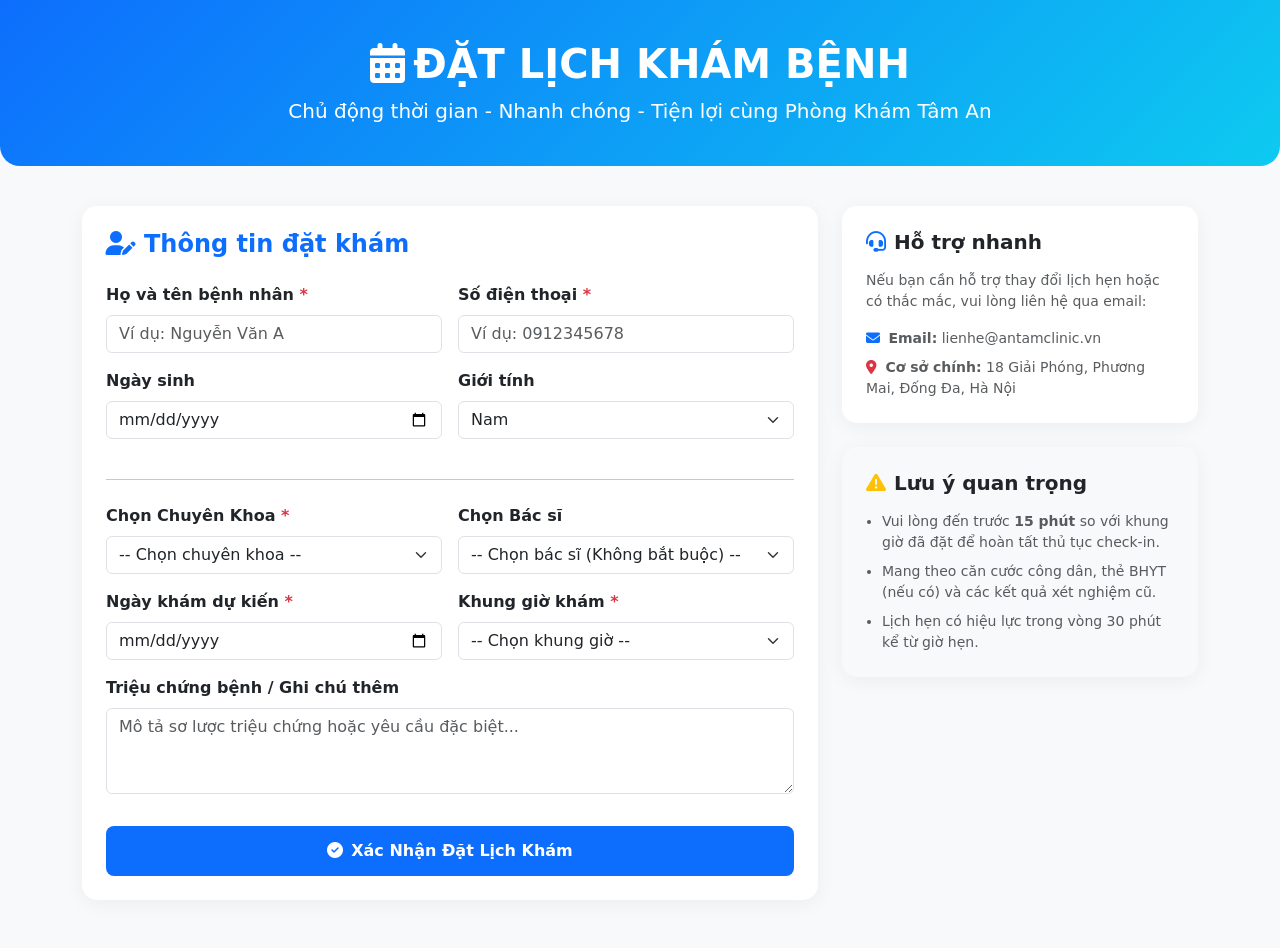
==== src/main/resources/templates/dat_lich_kham_benh.html @ 987f3673 "Day code len github" ====
<!DOCTYPE html>
<html lang="vi" xmlns:th="http://www.thymeleaf.org">
<head>
    <meta charset="UTF-8">
    <meta name="viewport" content="width=device-width, initial-scale=1.0">
    <title>Đặt Lịch Khám Bệnh - Phòng Khám Tâm An</title>
    <!-- Bootstrap 5 CSS -->
    <link href="https://cdn.jsdelivr.net/npm/bootstrap@5.3.0/dist/css/bootstrap.min.css" rel="stylesheet">
    <!-- FontAwesome Icons -->
    <link rel="stylesheet" href="https://cdnjs.cloudflare.com/ajax/libs/font-awesome/6.4.0/css/all.min.css">
    <style>
        body {
            background-color: #f8f9fa;
        }
        .booking-header {
            background: linear-gradient(135deg, #0d6efd, #0dcaf0);
            color: white;
            padding: 40px 0;
            margin-bottom: 40px;
            border-radius: 0 0 20px 20px;
        }
        .card-custom {
            border: none;
            border-radius: 15px;
            box-shadow: 0 4px 20px rgba(0, 0, 0, 0.05);
        }
        .btn-submit {
            background-color: #0d6efd;
            color: white;
            font-weight: 600;
            padding: 12px;
            border-radius: 8px;
        }
        .btn-submit:hover {
            background-color: #0b5ed7;
            color: white;
        }
    </style>
</head>
<body>

    <!-- Header Trang -->
    <div class="booking-header text-center">
        <div class="container">
            <h1 class="fw-bold mb-2"><i class="fa-solid fa-calendar-days me-2"></i>ĐẶT LỊCH KHÁM BỆNH</h1>
            <p class="lead mb-0">Chủ động thời gian - Nhanh chóng - Tiện lợi cùng Phòng Khám Tâm An</p>
        </div>
    </div>

    <div class="container mb-5">
        <form id="bookingForm" action="/dat-lich/luu" method="POST">
            <div class="row g-4">
                
                <!-- CỘT TRÁI: FORM NHẬP LIỆU CỦA BỆNH NHÂN -->
                <div class="col-lg-8">
                    <div class="card card-custom p-4">
                        <h4 class="fw-bold text-primary mb-4"><i class="fa-solid fa-user-pen me-2"></i>Thông tin đặt khám</h4>
                        
                        <!-- Thông tin cá nhân -->
                        <div class="row g-3 mb-3">
                            <div class="col-md-6">
                                <label class="form-label fw-semibold">Họ và tên bệnh nhân <span class="text-danger">*</span></label>
                                <input type="text" class="form-control" id="fullName" name="fullName" placeholder="Ví dụ: Nguyễn Văn A" required>
                            </div>
                            <div class="col-md-6">
                                <label class="form-label fw-semibold">Số điện thoại <span class="text-danger">*</span></label>
                                <input type="tel" class="form-control" id="phone" name="phone" placeholder="Ví dụ: 0912345678" required>
                            </div>
                            <div class="col-md-6">
                                <label class="form-label fw-semibold">Ngày sinh</label>
                                <input type="date" class="form-control" id="dob" name="dob">
                            </div>
                            <div class="col-md-6">
                                <label class="form-label fw-semibold">Giới tính</label>
                                <select class="form-select" id="gender" name="gender">
                                    <option value="Nam">Nam</option>
                                    <option value="Nữ">Nữ</option>
                                    <option value="Khác">Khác</option>
                                </select>
                            </div>
                        </div>

                        <hr class="my-4">

                        <!-- Chọn Khoa & Bác sĩ -->
                        <div class="row g-3 mb-3">
                            <div class="col-md-6">
                                <label class="form-label fw-semibold">Chọn Chuyên Khoa <span class="text-danger">*</span></label>
                                <select class="form-select" id="departmentSelect" name="department" required>
                                    <option value="" selected disabled>-- Chọn chuyên khoa --</option>
                                    <option value="Khoa Nội Tổng Hợp">Khoa Nội Tổng Hợp</option>
                                    <option value="Khoa Ngoại Tổng Hợp">Khoa Ngoại Tổng Hợp</option>
                                    <option value="Khoa Mắt">Khoa Mắt</option>
                                    <option value="Khoa Răng - Hàm - Mặt">Khoa Răng - Hàm - Mặt</option>
                                    <option value="Khoa Tai - Mũi - Họng">Khoa Tai - Mũi - Họng</option>
                                </select>
                            </div>
                            <div class="col-md-6">
                                <label class="form-label fw-semibold">Chọn Bác sĩ</label>
                                <select class="form-select" id="doctorSelect" name="doctorName">
                                    <option value="" selected>-- Chọn bác sĩ (Không bắt buộc) --</option>
                                </select>
                            </div>
                        </div>

                        <!-- Chọn Ngày & Khung giờ khám -->
                        <div class="row g-3 mb-3">
                            <div class="col-md-6">
                                <label class="form-label fw-semibold">Ngày khám dự kiến <span class="text-danger">*</span></label>
                                <input type="date" class="form-control" id="appointmentDate" name="appointmentDate" required>
                            </div>
                            <div class="col-md-6">
                                <label class="form-label fw-semibold">Khung giờ khám <span class="text-danger">*</span></label>
                                <select class="form-select" id="timeSlot" name="timeSlot" required>
                                    <option value="" selected disabled>-- Chọn khung giờ --</option>
                                    <option value="07:30 - 08:30">07:30 - 08:30</option>
                                    <option value="08:30 - 09:30">08:30 - 09:30</option>
                                    <option value="09:30 - 10:30">09:30 - 10:30</option>
                                    <option value="10:30 - 11:30">10:30 - 11:30</option>
                                    <option value="13:30 - 14:30">13:30 - 14:30</option>
                                    <option value="14:30 - 15:30">14:30 - 15:30</option>
                                    <option value="15:30 - 16:30">15:30 - 16:30</option>   
                                    <option value="16:30 - 17:30">16:30 - 17:30</option>          
                                </select>
                            </div>
                        </div>

                        <!-- Triệu chứng / Ghi chú -->
                        <div class="mb-3">
                            <label class="form-label fw-semibold">Triệu chứng bệnh / Ghi chú thêm</label>
                            <textarea class="form-control" id="note" name="note" rows="3" placeholder="Mô tả sơ lược triệu chứng hoặc yêu cầu đặc biệt..."></textarea>
                        </div>

                        <!-- Nút bấm gọi modal xác nhận trước khi submit -->
                        <button type="button" class="btn btn-submit w-100 mt-3" onclick="showConfirmationModal()">
                            <i class="fa-solid fa-circle-check me-2"></i>Xác Nhận Đặt Lịch Khám
                        </button>
                    </div>
                </div>

                <!-- CỘT PHẢI: THẺ TÓM TẮT & HƯỚNG DẪN -->
                <div class="col-lg-4">
                    <div class="card card-custom p-4 mb-4">
                        <h5 class="fw-bold text-dark mb-3"><i class="fa-solid fa-headset text-primary me-2"></i>Hỗ trợ nhanh</h5>
                        <p class="text-muted small mb-3">Nếu bạn cần hỗ trợ thay đổi lịch hẹn hoặc có thắc mắc, vui lòng liên hệ qua email:</p>
                        <p class="text-muted small mb-2"><i class="fa-solid fa-envelope text-primary me-1"></i> <strong>Email:</strong> lienhe@antamclinic.vn</p>
                        <p class="text-muted small mb-0"><i class="fa-solid fa-location-dot text-danger me-1"></i> <strong>Cơ sở chính:</strong> 18 Giải Phóng, Phương Mai, Đống Đa, Hà Nội</p>
                    </div>

                    <div class="card card-custom p-4 mb-4 bg-light border-0">
                        <h5 class="fw-bold text-dark mb-3"><i class="fa-solid fa-triangle-exclamation text-warning me-2"></i>Lưu ý quan trọng</h5>
                        <ul class="ps-3 text-muted small mb-0">
                            <li class="mb-2">Vui lòng đến trước <strong>15 phút</strong> so với khung giờ đã đặt để hoàn tất thủ tục check-in.</li>
                            <li class="mb-2">Mang theo căn cước công dân, thẻ BHYT (nếu có) và các kết quả xét nghiệm cũ.</li>
                            <li>Lịch hẹn có hiệu lực trong vòng 30 phút kể từ giờ hẹn.</li>
                        </ul>
                    </div>
                </div>

            </div>
        </form>
    </div>

    <!-- MODAL XÁC NHẬN THÔNG TIN (TRƯỚC KHI SUBMIT) -->
    <div class="modal fade" id="confirmModal" tabindex="-1" aria-labelledby="confirmModalLabel" aria-hidden="true">
        <div class="modal-dialog modal-dialog-centered">
            <div class="modal-content card-custom p-3">
                <div class="modal-header border-0 pb-0">
                    <h5 class="modal-title fw-bold text-primary" id="confirmModalLabel">
                        <i class="fa-solid fa-clipboard-check me-2"></i>Xác nhận thông tin đặt lịch
                    </h5>
                    <button type="button" class="btn-close" data-bs-dismiss="modal" aria-label="Close"></button>
                </div>
                <div class="modal-body">
                    <p class="text-muted small mb-3">Vui lòng kiểm tra lại toàn bộ thông tin đăng ký bên dưới:</p>
                    <ul class="list-group list-group-flush small">
                        <li class="list-group-item d-flex justify-content-between px-0">
                            <span class="text-muted">Họ tên:</span>
                            <strong id="lblFullName"></strong>
                        </li>
                        <li class="list-group-item d-flex justify-content-between px-0">
                            <span class="text-muted">Số điện thoại:</span>
                            <strong id="lblPhone"></strong>
                        </li>
                        <li class="list-group-item d-flex justify-content-between px-0">
                            <span class="text-muted">Ngày sinh / Giới tính:</span>
                            <strong><span id="lblDob"></span> - <span id="lblGender"></span></strong>
                        </li>
                        <li class="list-group-item d-flex justify-content-between px-0">
                            <span class="text-muted">Chuyên khoa:</span>
                            <strong id="lblDepartment" class="text-primary"></strong>
                        </li>
                        <li class="list-group-item d-flex justify-content-between px-0">
                            <span class="text-muted">Bác sĩ khám:</span>
                            <strong id="lblDoctor"></strong>
                        </li>
                        <li class="list-group-item d-flex justify-content-between px-0">
                            <span class="text-muted">Thời gian khám:</span>
                            <strong class="text-danger"><span id="lblTimeSlot"></span> ngày <span id="lblAppointmentDate"></span></strong>
                        </li>
                        <li class="list-group-item d-flex justify-content-between px-0">
                            <span class="text-muted">Triệu chứng/Ghi chú:</span>
                            <strong id="lblNote" class="text-truncate" style="max-width: 200px;"></strong>
                        </li>
                    </ul>
                </div>
                <div class="modal-footer border-0 pt-0">
                    <button type="button" class="btn btn-secondary px-4" data-bs-dismiss="modal">
                        <i class="fa-solid fa-pen-to-square me-1"></i> Chỉnh sửa
                    </button>
                    <button type="button" class="btn btn-submit px-4" onclick="submitOfficialForm()">
                        <i class="fa-solid fa-check me-1"></i> Đồng ý
                    </button>
                </div>
            </div>
        </div>
    </div>

    <!-- MODAL THÔNG BÁO ĐẶT LỊCH THÀNH CÔNG (POPUP GIỮA MÀN HÌNH) -->
    <div class="modal fade" id="successPopupModal" tabindex="-1" aria-hidden="true">
        <div class="modal-dialog modal-dialog-centered">
            <div class="modal-content card-custom p-4 text-center position-relative">
                <!-- Nút dấu X ở góc phải -->
                <button type="button" class="btn-close position-absolute top-0 end-0 m-3" data-bs-dismiss="modal" aria-label="Close"></button>
                
                <div class="my-2">
                    <i class="fa-solid fa-circle-check text-success" style="font-size: 50px;"></i>
                </div>
                <h4 class="fw-bold text-success mb-3">Đặt lịch thành công!</h4>
                <p class="text-muted mb-3">Cảm ơn quý khách <b><span th:text="${datKham != null ? datKham.hoTen : ''}"></span></b> đã đặt lịch khám thành công.</p>
                
                <div class="bg-light p-3 rounded text-start mb-3 small">
                    <p class="mb-1"><i class="fa-regular fa-calendar text-primary me-2"></i> <strong>Ngày khám:</strong> <span th:text="${datKham != null ? datKham.ngayKham : ''}"></span></p>
                    <p class="mb-0"><i class="fa-regular fa-clock text-primary me-2"></i> <strong>Giờ khám:</strong> <span th:text="${datKham != null ? datKham.gioKham : ''}"></span></p>
                </div>

                <button type="button" class="btn btn-success w-100 py-2 fw-semibold" data-bs-dismiss="modal">Đóng</button>
            </div>
        </div>
    </div>

    <!-- Bootstrap 5 JS -->
    <script src="https://cdn.jsdelivr.net/npm/bootstrap@5.3.0/dist/js/bootstrap.bundle.min.js"></script>

    <!-- Script xử lý Modal Xác Nhận & Đồng bộ Khoa/Bác sĩ -->
    <script>
        function showConfirmationModal() {
            const form = document.getElementById('bookingForm');
            if (!form.checkValidity()) {
                form.reportValidity();
                return;
            }

            document.getElementById('lblFullName').textContent = document.getElementById('fullName').value;
            document.getElementById('lblPhone').textContent = document.getElementById('phone').value;
            document.getElementById('lblDob').textContent = document.getElementById('dob').value || 'Không có';
            document.getElementById('lblGender').textContent = document.getElementById('gender').value;
            document.getElementById('lblDepartment').textContent = document.getElementById('departmentSelect').value;
            
            let doctorVal = document.getElementById('doctorSelect').value;
            document.getElementById('lblDoctor').textContent = doctorVal ? doctorVal : 'Bác sĩ phân công ngẫu nhiên';
            
            document.getElementById('lblTimeSlot').textContent = document.getElementById('timeSlot').value;
            document.getElementById('lblAppointmentDate').textContent = document.getElementById('appointmentDate').value;
            
            let noteVal = document.getElementById('note').value;
            document.getElementById('lblNote').textContent = noteVal ? noteVal : 'Không có';

            var myModal = new bootstrap.Modal(document.getElementById('confirmModal'));
            myModal.show();
        }

        function submitOfficialForm() {
            document.getElementById('bookingForm').submit();
        }

        const doctorsByDepartment = {
            "Khoa Nội Tổng Hợp": [
                "TS.BS. Nguyễn Văn Minh",
                "ThS.BS. Lê Thị Lan",
                "BS.CKII. Trần Thanh Tùng",
                "BS.CKI. Phạm Thị Mai",
                "BS. Hoàng Văn Hải"
            ],
            "Khoa Ngoại Tổng Hợp": [
                "BS.CKII. Trần Quốc Dũng",
                "ThS.BS. Phạm Anh Tú",
                "BS.CKI. Ngô Văn Đức",
                "BS.CKI. Lê Hoàng Nam",
                "BS. Vũ Đình Khoa"
            ],
            "Khoa Mắt": [
                "BS.CKI. Hoàng Mai Hoa",
                "ThS.BS. Đỗ Minh Khang",
                "BS. Nguyễn Phương Thảo"
            ],
            "Khoa Răng - Hàm - Mặt": [
                "ThS.BS. Vũ Hoàng Nam",
                "BS.CKI. Trịnh Bảo Ngọc",
                "BS. Bùi Anh Tuấn"
            ],
            "Khoa Tai - Mũi - Họng": [
                "BS.CKII. Lý Văn Thái",
                "ThS.BS. Nguyễn Kim Anh",
                "BS. Đặng Quốc Huy"
            ]
        };

        const departmentSelect = document.getElementById('departmentSelect');
        const doctorSelect = document.getElementById('doctorSelect');

        departmentSelect.addEventListener('change', function() {
            const selectedDepartment = this.value;
            
            doctorSelect.innerHTML = '<option value="" selected>-- Chọn bác sĩ (Không bắt buộc) --</option>';

            if (selectedDepartment && doctorsByDepartment[selectedDepartment]) {
                doctorsByDepartment[selectedDepartment].forEach(doctor => {
                    const option = document.createElement('option');
                    option.value = doctor;
                    option.textContent = doctor;
                    doctorSelect.appendChild(option);
                });
            }
        });
    </script>
    
    <!-- Script xử lý URL Params & Tự động bật Popup Thành Công -->
    <script th:inline="javascript">
        document.addEventListener("DOMContentLoaded", function() {
            // Tự động bật Popup khi Controller trả về successMessage
            var hasSuccess = /*[[${successMessage}]]*/ false;
            if (hasSuccess) {
                var successModal = new bootstrap.Modal(document.getElementById('successPopupModal'));
                successModal.show();
            }

            // Xử lý tham số truyền vào qua URL
            const urlParams = new URLSearchParams(window.location.search);
            const department = urlParams.get('department');
            const doctor = urlParams.get('doctor');

            const deptSelect = document.getElementById('departmentSelect');
            const docSelect = document.getElementById('doctorSelect');

            if (department && deptSelect) {
                let keyword = "";
                if (department.includes("Nội")) keyword = "Nội";
                else if (department.includes("Ngoại")) keyword = "Ngoại";
                else if (department.includes("Mắt")) keyword = "Mắt";
                else if (department.includes("Răng")) keyword = "Răng";
                else if (department.includes("Tai")) keyword = "Tai";
                else keyword = department.substring(0, 5);

                for (let option of deptSelect.options) {
                    if (option.value.includes(keyword) || option.text.includes(keyword)) {
                        deptSelect.value = option.value;
                        break;
                    }
                }

                const changeEvent = new Event('change', { bubbles: true });
                deptSelect.dispatchEvent(changeEvent);
            }

            if (doctor && docSelect) {
                setTimeout(() => {
                    let optionExists = Array.from(docSelect.options).some(option => option.value === doctor || option.text === doctor);
                    if (!optionExists) {
                        let opt = document.createElement('option');
                        opt.value = doctor;
                        opt.text = doctor;
                        docSelect.add(opt);
                    }
                    docSelect.value = doctor;
                }, 250);
            }
        });
    </script>
</body>
</html>
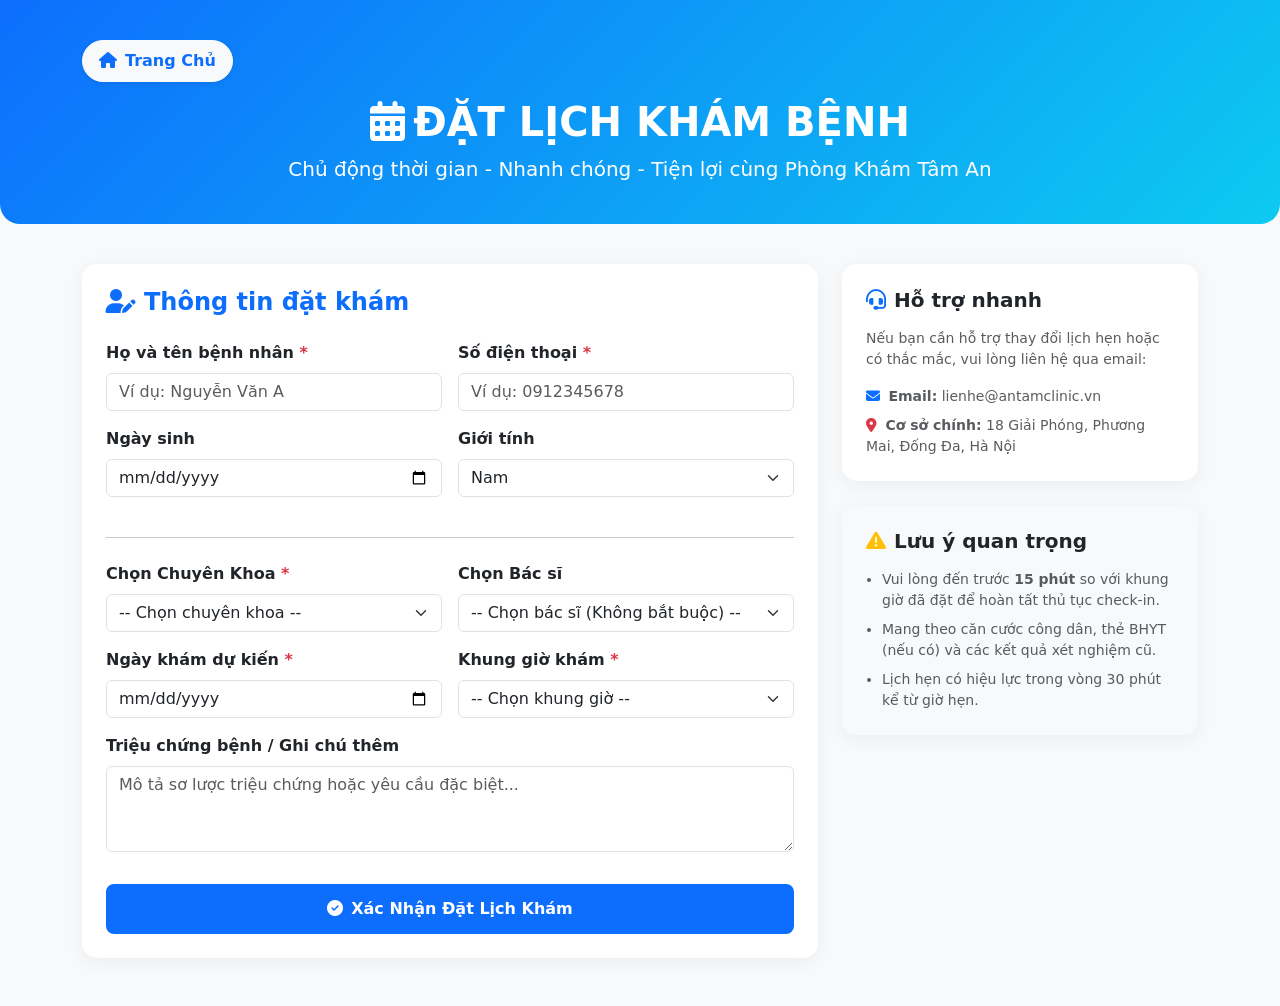
==== commit dbf9b7cc: "update code" ====
--- a/src/main/resources/templates/dat_lich_kham_benh.html
+++ b/src/main/resources/templates/dat_lich_kham_benh.html
@@ -40,7 +40,14 @@
 <body>
 
     <!-- Header Trang -->
-    <div class="booking-header text-center">
+    <div class="booking-header text-center position-relative">
+        <!-- Nút Trở về Trang Chủ (Có hình ngôi nhà) -->
+        <div class="container text-start mb-3">
+            <a href="/" class="btn btn-light text-primary fw-semibold shadow-sm px-3 py-2 rounded-pill text-decoration-none">
+                <i class="fa-solid fa-house me-2"></i>Trang Chủ
+            </a>
+        </div>
+        
         <div class="container">
             <h1 class="fw-bold mb-2"><i class="fa-solid fa-calendar-days me-2"></i>ĐẶT LỊCH KHÁM BỆNH</h1>
             <p class="lead mb-0">Chủ động thời gian - Nhanh chóng - Tiện lợi cùng Phòng Khám Tâm An</p>
@@ -235,6 +242,30 @@
                 </div>
 
                 <button type="button" class="btn btn-success w-100 py-2 fw-semibold" data-bs-dismiss="modal">Đóng</button>
+            </div>
+        </div>
+    </div>
+
+    <!-- MODAL THÔNG BÁO LỖI TRÙNG LỊCH (POPUP CẢNH BÁO MỚI) -->
+    <div class="modal fade" id="errorPopupModal" tabindex="-1" aria-hidden="true">
+        <div class="modal-dialog modal-dialog-centered">
+            <div class="modal-content card-custom p-4 text-center position-relative">
+                <!-- Nút dấu X ở góc phải -->
+                <button type="button" class="btn-close position-absolute top-0 end-0 m-3" data-bs-dismiss="modal" aria-label="Close"></button>
+                
+                <div class="my-2">
+                    <i class="fa-solid fa-triangle-exclamation text-danger" style="font-size: 50px;"></i>
+                </div>
+                <h4 class="fw-bold text-danger mb-3">Đặt lịch thất bại!</h4>
+                
+                <div class="bg-light p-3 rounded text-center mb-3">
+                    <p class="fw-semibold text-dark mb-2">Khung giờ này của bác sĩ đã có bệnh nhân khác đặt trước!</p>
+                    <p class="text-muted small mb-0">Vui lòng chọn lịch khác</p>
+                </div>
+
+                <button type="button" class="btn btn-danger w-100 py-2 fw-semibold d-flex align-items-center justify-content-center" data-bs-dismiss="modal">
+                    <i class="fa-solid fa-arrow-left me-2"></i> Quay lại chọn lịch
+                </button>
             </div>
         </div>
     </div>
@@ -325,14 +356,21 @@
         });
     </script>
     
-    <!-- Script xử lý URL Params & Tự động bật Popup Thành Công -->
+    <!-- Script xử lý URL Params & Tự động bật Popup Thành Công hoặc Trùng Lịch -->
     <script th:inline="javascript">
         document.addEventListener("DOMContentLoaded", function() {
-            // Tự động bật Popup khi Controller trả về successMessage
+            // Tự động bật Popup Thành Công khi Controller trả về successMessage
             var hasSuccess = /*[[${successMessage}]]*/ false;
             if (hasSuccess) {
                 var successModal = new bootstrap.Modal(document.getElementById('successPopupModal'));
                 successModal.show();
+            }
+
+            // Tự động bật Popup Trùng Lịch (Lỗi) khi Controller trả về errorMessage
+            var hasError = /*[[${errorMessage}]]*/ false;
+            if (hasError) {
+                var errorModal = new bootstrap.Modal(document.getElementById('errorPopupModal'));
+                errorModal.show();
             }
 
             // Xử lý tham số truyền vào qua URL
